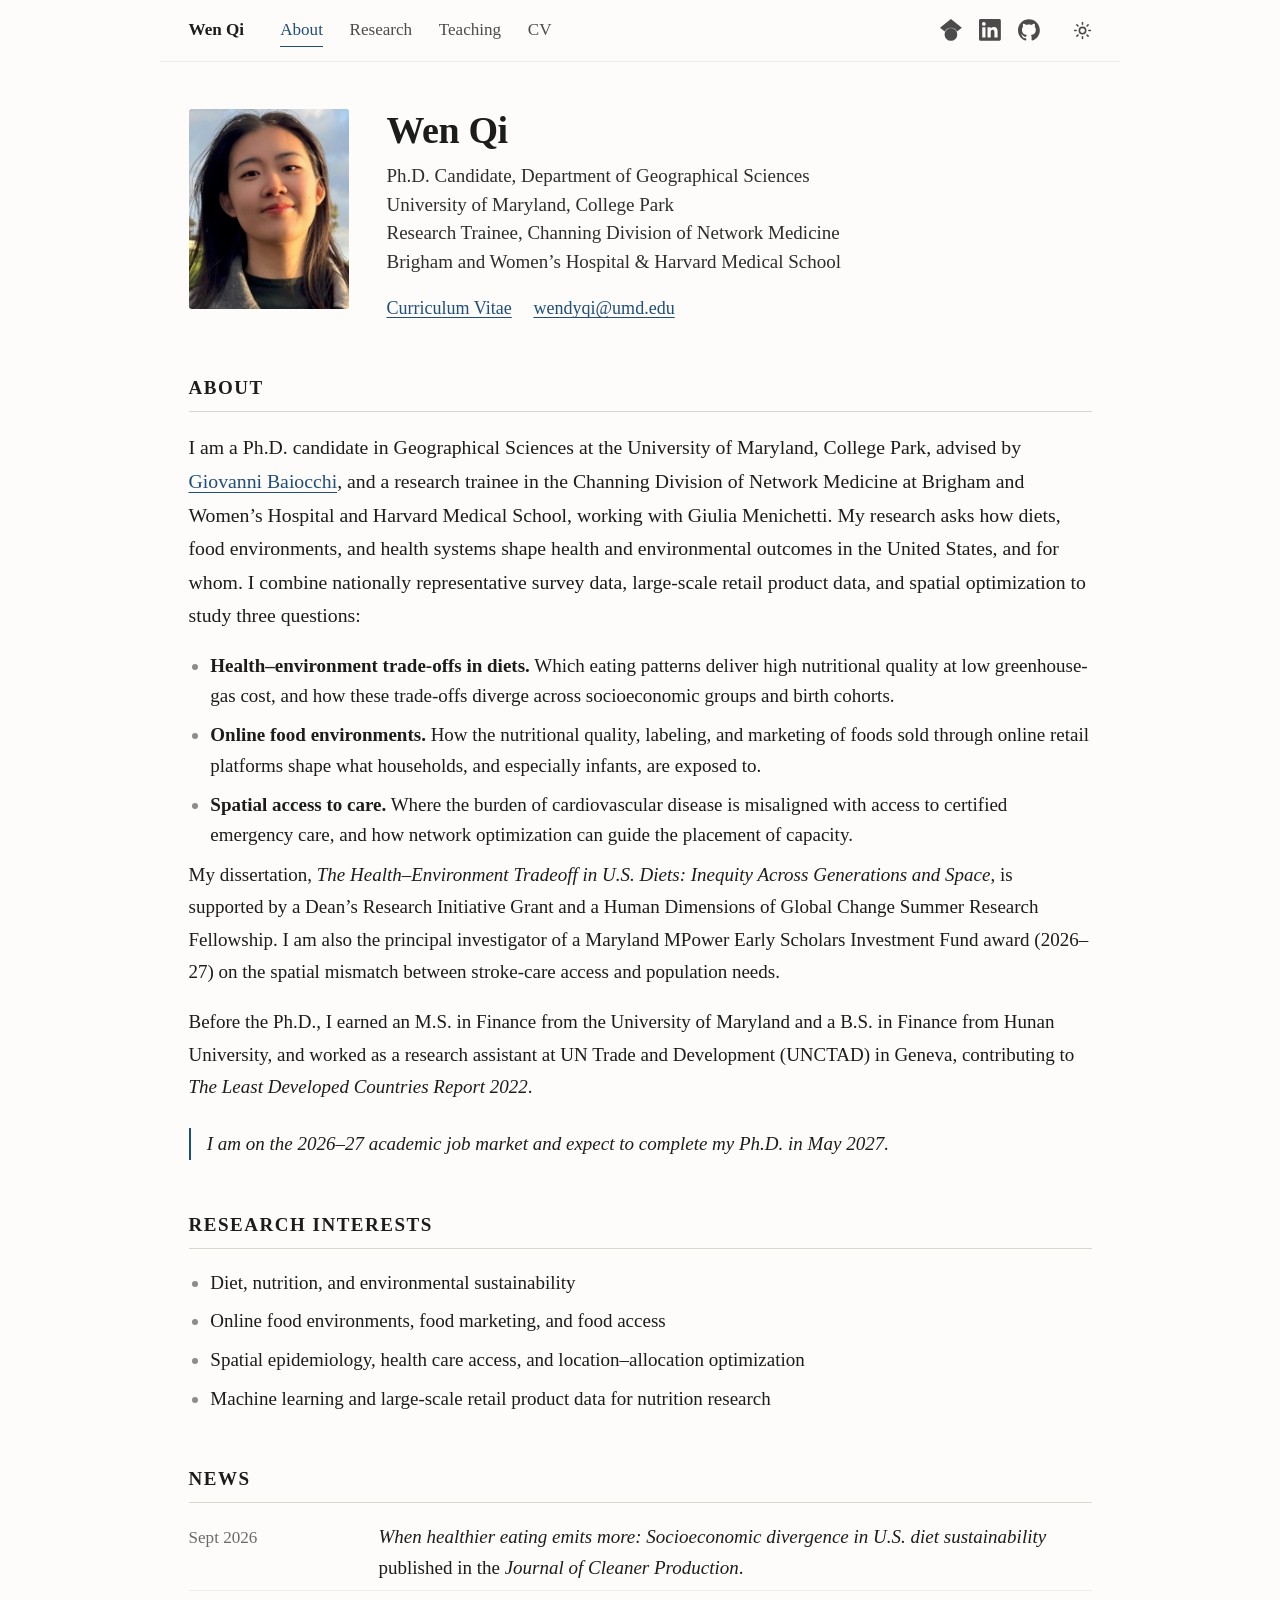
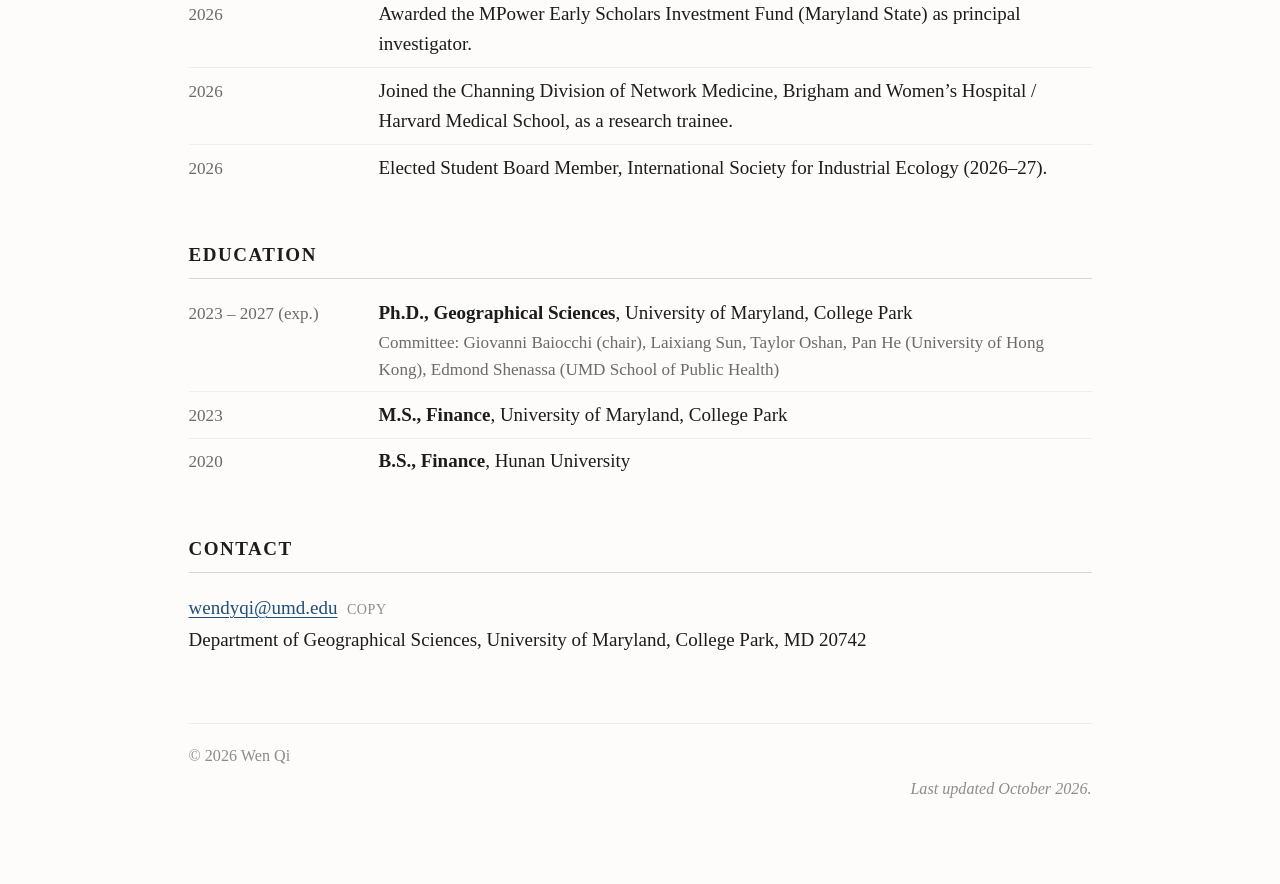
==== index.html @ 65d22a72 "Personal academic website Co-Authored-By: Claude Fable 5.1 <noreply@anthropic.com>" ====
<!DOCTYPE html>
<html lang="en">
<head>
  <meta charset="UTF-8">
  <meta name="viewport" content="width=device-width, initial-scale=1.0">
  <title>Wen Qi — Ph.D. Candidate in Geographical Sciences, University of Maryland</title>
  <meta name="description" content="Wen Qi is a Ph.D. candidate in Geographical Sciences at the University of Maryland and a research trainee at Brigham and Women's Hospital / Harvard Medical School. Research on diet, food environments, health, and spatial access to care. On the 2026–27 academic job market.">
  <meta name="author" content="Wen Qi">
  <meta name="theme-color" content="#fdfcfa">
  <meta property="og:type" content="website">
  <meta property="og:title" content="Wen Qi — Ph.D. Candidate, University of Maryland">
  <meta property="og:description" content="Research on diet, food environments, health, and spatial access to care. On the 2026–27 academic job market.">
  <script type="application/ld+json">
  {
    "@context": "https://schema.org",
    "@type": "Person",
    "name": "Wen Qi",
    "alternateName": "Wendy Qi",
    "jobTitle": "Ph.D. Candidate in Geographical Sciences",
    "email": "wendyqi@umd.edu",
    "affiliation": [
      { "@type": "CollegeOrUniversity", "name": "University of Maryland, College Park" },
      { "@type": "Organization", "name": "Brigham and Women's Hospital / Harvard Medical School" }
    ],
    "alumniOf": [
      { "@type": "CollegeOrUniversity", "name": "University of Maryland, College Park" },
      { "@type": "CollegeOrUniversity", "name": "Hunan University" }
    ],
    "knowsAbout": ["Diet and nutrition", "Sustainable food systems", "Food environments", "Spatial epidemiology", "Health care access", "Optimization", "Machine learning"]
  }
  </script>
  <link rel="stylesheet" href="styles.css">
  <script>
    (function () {
      var e = document.documentElement; e.classList.add('js');
      try { if (localStorage.getItem('theme') === 'dark') e.setAttribute('data-theme', 'dark'); } catch (err) {}
    })();
  </script>
</head>
<body>
<nav class="topnav">
  <div class="topnav-inner">
    <a class="topnav-home" href="./">Wen Qi</a>
    <span class="topnav-links">
      <a href="./" aria-current="page">About</a>
      <a href="research.html">Research</a>
      <a href="teaching.html">Teaching</a>
      <a href="cv.pdf" target="_blank" rel="noopener">CV</a>
    </span>
    <span class="social">
      <!-- 把下面两个 href 换成你的真实链接：Google Scholar 个人主页、LinkedIn 个人主页 -->
      <a href="https://scholar.google.com/citations?user=XXXX" target="_blank" rel="noopener" aria-label="Google Scholar" title="Google Scholar">
        <svg viewBox="0 0 24 24" fill="currentColor" aria-hidden="true"><path d="M5.242 13.769L0 9.5 12 0l12 9.5-5.242 4.269C17.548 11.249 14.978 9.5 12 9.5c-2.977 0-5.548 1.748-6.758 4.269zM12 10a7 7 0 1 0 0 14 7 7 0 0 0 0-14z"/></svg>
      </a>
      <a href="https://www.linkedin.com/in/XXXX" target="_blank" rel="noopener" aria-label="LinkedIn" title="LinkedIn">
        <svg viewBox="0 0 24 24" fill="currentColor" aria-hidden="true"><path d="M20.447 20.452h-3.554v-5.569c0-1.328-.027-3.037-1.852-3.037-1.853 0-2.136 1.445-2.136 2.939v5.667H9.351V9h3.414v1.561h.046c.477-.9 1.637-1.85 3.37-1.85 3.601 0 4.267 2.37 4.267 5.455v6.286zM5.337 7.433c-1.144 0-2.063-.926-2.063-2.065 0-1.138.92-2.063 2.063-2.063 1.14 0 2.064.925 2.064 2.063 0 1.139-.925 2.065-2.064 2.065zm1.782 13.019H3.555V9h3.564v11.452zM22.225 0H1.771C.792 0 0 .774 0 1.729v20.542C0 23.227.792 24 1.771 24h20.451C23.2 24 24 23.227 24 22.271V1.729C24 .774 23.2 0 22.222 0h.003z"/></svg>
      </a>
      <a href="https://github.com/wendyqqqqi" target="_blank" rel="noopener" aria-label="GitHub" title="GitHub">
        <svg viewBox="0 0 24 24" fill="currentColor" aria-hidden="true"><path d="M12 .297c-6.63 0-12 5.373-12 12 0 5.303 3.438 9.8 8.205 11.385.6.113.82-.258.82-.577 0-.285-.01-1.04-.015-2.04-3.338.724-4.042-1.61-4.042-1.61C4.422 18.07 3.633 17.7 3.633 17.7c-1.087-.744.084-.729.084-.729 1.205.084 1.838 1.236 1.838 1.236 1.07 1.835 2.809 1.305 3.495.998.108-.776.417-1.305.76-1.605-2.665-.3-5.466-1.332-5.466-5.93 0-1.31.465-2.38 1.235-3.22-.135-.303-.54-1.523.105-3.176 0 0 1.005-.322 3.3 1.23.96-.267 1.98-.399 3-.405 1.02.006 2.04.138 3 .405 2.28-1.552 3.285-1.23 3.285-1.23.645 1.653.24 2.873.12 3.176.765.84 1.23 1.91 1.23 3.22 0 4.61-2.805 5.625-5.475 5.92.42.36.81 1.096.81 2.22 0 1.606-.015 2.896-.015 3.286 0 .315.21.69.825.57C20.565 22.092 24 17.592 24 12.297c0-6.627-5.373-12-12-12"/></svg>
      </a>
    </span>
    <button id="theme-toggle" class="theme-toggle" type="button" aria-label="Toggle dark mode" title="Light / dark">
      <svg class="ic-sun" viewBox="0 0 24 24" fill="none" stroke="currentColor" stroke-width="2" stroke-linecap="round"><circle cx="12" cy="12" r="4"/><path d="M12 2v2M12 20v2M4.9 4.9l1.4 1.4M17.7 17.7l1.4 1.4M2 12h2M20 12h2M4.9 19.1l1.4-1.4M17.7 6.3l1.4-1.4"/></svg>
      <svg class="ic-moon" viewBox="0 0 24 24" fill="none" stroke="currentColor" stroke-width="2" stroke-linecap="round" stroke-linejoin="round"><path d="M21 12.8A9 9 0 1 1 11.2 3a7 7 0 0 0 9.8 9.8z"/></svg>
    </button>
  </div>
</nav>

<header class="hero">
  <!-- 照片文件：images/Headshot.png（换照片时保持同名即可） -->
  <img class="portrait" src="images/Headshot.png" width="160" height="200" alt="Wen Qi">
  <div class="hero-text">
    <h1>Wen Qi</h1>
    <p class="affil">
      Ph.D. Candidate, Department of Geographical Sciences<br>
      University of Maryland, College Park<br>
      Research Trainee, Channing Division of Network Medicine<br>
      Brigham and Women’s Hospital &amp; Harvard Medical School
    </p>
    <p class="links">
      <a href="cv.pdf" target="_blank" rel="noopener">Curriculum Vitae</a>
      <a href="mailto:wendyqi@umd.edu">wendyqi@umd.edu</a>
    </p>
  </div>
</header>

<main>

<section id="about">
  <h2>About</h2>
  <p class="lead">
    I am a Ph.D. candidate in Geographical Sciences at the University of Maryland, College Park,
    advised by <a href="https://geog.umd.edu/facultyprofile/baiocchi/giovanni" target="_blank" rel="noopener">Giovanni Baiocchi</a>,
    and a research trainee in the Channing Division of Network Medicine at Brigham and Women’s Hospital
    and Harvard Medical School, working with Giulia Menichetti.
    My research asks how diets, food environments, and health systems shape health and environmental
    outcomes in the United States, and for whom. I combine nationally representative survey data,
    large-scale retail product data, and spatial optimization to study three questions:
  </p>
  <ul class="plain">
    <li><strong>Health–environment trade-offs in diets.</strong> Which eating patterns deliver high nutritional quality at low greenhouse-gas cost, and how these trade-offs diverge across socioeconomic groups and birth cohorts.</li>
    <li><strong>Online food environments.</strong> How the nutritional quality, labeling, and marketing of foods sold through online retail platforms shape what households, and especially infants, are exposed to.</li>
    <li><strong>Spatial access to care.</strong> Where the burden of cardiovascular disease is misaligned with access to certified emergency care, and how network optimization can guide the placement of capacity.</li>
  </ul>
  <p>
    My dissertation, <em>The Health–Environment Tradeoff in U.S. Diets: Inequity Across Generations and Space</em>,
    is supported by a Dean’s Research Initiative Grant and a Human Dimensions of Global Change Summer Research Fellowship.
    I am also the principal investigator of a Maryland MPower Early Scholars Investment Fund award (2026–27) on the
    spatial mismatch between stroke-care access and population needs.
  </p>
  <p>
    Before the Ph.D., I earned an M.S. in Finance from the University of Maryland and a B.S. in Finance from Hunan University,
    and worked as a research assistant at UN Trade and Development (UNCTAD) in Geneva, contributing to
    <em>The Least Developed Countries Report 2022</em>.
  </p>
  <p class="market">I am on the 2026–27 academic job market and expect to complete my Ph.D. in May 2027.</p>
</section>

<section id="interests">
  <h2>Research Interests</h2>
  <ul class="plain">
    <li>Diet, nutrition, and environmental sustainability</li>
    <li>Online food environments, food marketing, and food access</li>
    <li>Spatial epidemiology, health care access, and location–allocation optimization</li>
    <li>Machine learning and large-scale retail product data for nutrition research</li>
  </ul>
</section>

<section id="news">
  <h2>News</h2>
  <ul class="rail">
    <li><span class="when">Sept 2026</span><span class="what"><em>When healthier eating emits more: Socioeconomic divergence in U.S. diet sustainability</em> published in the <em>Journal of Cleaner Production</em>.</span></li>
    <li><span class="when">2026</span><span class="what">Awarded the MPower Early Scholars Investment Fund (Maryland State) as principal investigator.</span></li>
    <li><span class="when">2026</span><span class="what">Joined the Channing Division of Network Medicine, Brigham and Women’s Hospital / Harvard Medical School, as a research trainee.</span></li>
    <li><span class="when">2026</span><span class="what">Elected Student Board Member, International Society for Industrial Ecology (2026–27).</span></li>
  </ul>
</section>

<section id="education">
  <h2>Education</h2>
  <ul class="rail">
    <li><span class="when">2023 – 2027 (exp.)</span><span class="what"><strong>Ph.D., Geographical Sciences</strong>, University of Maryland, College Park
      <small>Committee: Giovanni Baiocchi (chair), Laixiang Sun, Taylor Oshan, Pan He (University of Hong Kong), Edmond Shenassa (UMD School of Public Health)</small></span></li>
    <li><span class="when">2023</span><span class="what"><strong>M.S., Finance</strong>, University of Maryland, College Park</span></li>
    <li><span class="when">2020</span><span class="what"><strong>B.S., Finance</strong>, Hunan University</span></li>
  </ul>
</section>

<section id="contact">
  <h2>Contact</h2>
  <p>
    <a href="mailto:wendyqi@umd.edu">wendyqi@umd.edu</a><button type="button" class="copy-btn" data-copy="wendyqi@umd.edu" aria-label="Copy email address">copy</button><br>
    Department of Geographical Sciences, University of Maryland, College Park, MD 20742
  </p>
</section>

</main>

<footer>
  <p>© 2026 Wen Qi</p>
  <p class="updated"><em>Last updated October 2026.</em></p>
</footer>

<script src="script.js" defer></script>
</body>
</html>
---- styles.css ----
/* Wen Qi — personal academic site. Plain HTML + CSS, no build step. */

html { font-size: 19px; -webkit-text-size-adjust: 100%; scroll-behavior: smooth; background: var(--bg); }

/* Light is the default; the toggle writes data-theme="dark" and remembers it. */
:root {
  color-scheme: light;
  --bg: #fdfcfa;
  --fg: #1c1c1c;
  --fg-2: #2e2e2e;
  --fg-3: #4b4b4b;
  --muted: #6a6a6a;
  --faint: #8c8c8c;
  --accent: #1f4e79;
  --accent-hover: #0d2b4d;
  --line: #d9d6d0;
  --line-soft: #e6e3dd;
  --line-faint: #efede8;
  --tag-bg: #eef2f6;
  --nav-bg: rgba(253, 252, 250, 0.94);
}
:root[data-theme="dark"] {
  color-scheme: dark;
  --bg: #15171c;
  --fg: #e6e6e6;
  --fg-2: #d2d4d7;
  --fg-3: #aeb3bb;
  --muted: #9298a2;
  --faint: #767c86;
  --accent: #8fb3e6;
  --accent-hover: #b4cdf2;
  --line: #3a404a;
  --line-soft: #2c313a;
  --line-faint: #23272e;
  --tag-bg: #232933;
  --nav-bg: rgba(21, 23, 28, 0.92);
}

* { box-sizing: border-box; }

body {
  font-family: 'Times New Roman', Times, 'Nimbus Roman', 'Liberation Serif', serif;
  line-height: 1.6;
  color: var(--fg);
  background: var(--bg);
  max-width: 960px;
  margin: 0 auto;
  padding: 0 1.5rem 4rem;
  -webkit-font-smoothing: antialiased;
}

a { color: var(--accent); text-decoration: underline; text-underline-offset: 0.18em; text-decoration-thickness: 0.06em; }
a:hover { color: var(--accent-hover); }
img { max-width: 100%; display: block; }

/* ---------- Top nav ---------- */
.topnav {
  position: sticky; top: 0; z-index: 10;
  background: var(--nav-bg);
  backdrop-filter: saturate(180%) blur(8px);
  -webkit-backdrop-filter: saturate(180%) blur(8px);
  border-bottom: 1px solid var(--line-faint);
  margin: 0 -1.5rem 2.5rem;
  padding: 0.7rem 1.5rem;
}
.topnav-inner { max-width: 960px; margin: 0 auto; display: flex; align-items: center; gap: 1.5rem; font-size: 0.9rem; flex-wrap: wrap; }
.topnav a { color: var(--fg-3); text-decoration: none; padding: 0.15rem 0; border-bottom: 1px solid transparent; transition: color .15s, border-color .15s; }
.topnav a:hover { color: var(--fg); border-bottom-color: var(--fg); }
.topnav a[aria-current="page"] { color: var(--accent); border-bottom-color: var(--accent); }
.topnav-home { font-weight: 600; color: var(--fg) !important; margin-right: 0.4rem; }
.topnav-links { display: flex; align-items: center; gap: 1.4rem; flex-wrap: wrap; }

/* Social icons, top right of the nav */
.social { margin-left: auto; display: inline-flex; align-items: center; gap: 0.9rem; }
.social a { display: inline-flex; color: var(--fg-3); border-bottom: 0 !important; padding: 0; line-height: 0; }
.social a:hover { color: var(--accent); }
.social svg { width: 1.15rem; height: 1.15rem; }

.theme-toggle {
  margin-left: 0.2rem; display: none; align-items: center; gap: 0.4rem;
  background: none; border: 0; padding: 0; cursor: pointer; line-height: 0; color: var(--fg-3);
}
html.js .theme-toggle { display: inline-flex; }
.theme-toggle svg { width: 1rem; height: 1rem; }
.theme-toggle .ic-moon { display: none; }
:root[data-theme="dark"] .theme-toggle .ic-sun { display: none; }
:root[data-theme="dark"] .theme-toggle .ic-moon { display: block; }

/* ---------- Hero ---------- */
.hero { display: flex; gap: 2rem; align-items: flex-start; margin-bottom: 2.5rem; }
.portrait { width: 160px; height: 200px; object-fit: cover; object-position: top center; flex-shrink: 0; border-radius: 3px; background: var(--line-soft); }
.hero-text { min-width: 0; }
.hero h1 { font-size: 2rem; font-weight: 600; margin: 0 0 0.5rem; line-height: 1.15; letter-spacing: -0.01em; }
.hero .affil { margin: 0 0 0.9rem; color: var(--fg-2); line-height: 1.5; }
.hero .links { margin: 0; font-size: 0.95rem; line-height: 1.7; }
.hero .links a { margin-right: 0.9rem; white-space: nowrap; }

/* ---------- Sections ---------- */
main > section { margin-top: 2.6rem; scroll-margin-top: 4.5rem; }
h2 {
  font-size: 1rem; font-weight: 600; text-transform: uppercase; letter-spacing: 0.08em;
  color: var(--fg); margin: 0 0 1rem; padding-bottom: 0.4rem; border-bottom: 1px solid var(--line);
}
h3.sub { font-size: 1.02rem; font-weight: 600; font-style: italic; margin: 1.6rem 0 0.6rem; color: var(--fg-2); }
section p { margin: 0 0 0.95rem; line-height: 1.7; }
section p:last-child { margin-bottom: 0; }
.lead { font-size: 1.04rem; }
.market { margin-top: 1.3rem; font-style: italic; border-left: 2px solid var(--accent); padding-left: 0.85rem; }

.plain { list-style: disc outside; margin: 0; padding-left: 1.15rem; }
.plain li { margin: 0 0 0.45rem; }
.plain li::marker { color: var(--faint); }

/* Date-rail lists (education, news, grants, talks, teaching) */
.rail { list-style: none; margin: 0; padding: 0; }
.rail li { display: grid; grid-template-columns: 9rem 1fr; column-gap: 1rem; padding: 0.4rem 0; border-top: 1px solid var(--line-faint); }
.rail li:first-child { border-top: 0; padding-top: 0; }
.rail .when { color: var(--muted); font-size: 0.9rem; font-variant-numeric: tabular-nums; padding-top: 0.1rem; }
.rail .what { min-width: 0; }
.rail .what small, .rail .what .note { display: block; color: var(--muted); font-size: 0.9rem; }

/* ---------- Papers ---------- */
.papers { list-style: none; padding: 0; margin: 0; }
.paper { padding: 1rem 0; border-top: 1px solid var(--line-faint); }
.paper:first-child { border-top: 0; padding-top: 0.2rem; }
.paper h3 { font-size: 1.06rem; font-weight: 600; line-height: 1.4; margin: 0 0 0.3rem; }
.paper .byline { margin: 0 0 0.2rem; color: var(--fg); font-size: 0.97rem; }
.paper .byline b { font-weight: 600; }
.paper .venue { margin: 0 0 0.35rem; font-size: 0.93rem; color: var(--muted); }
.paper .venue em { color: var(--fg-3); }
.tag { display: inline-block; font-size: 0.74rem; text-transform: uppercase; letter-spacing: 0.07em; font-weight: 600; color: var(--accent); background: var(--tag-bg); padding: 0.12rem 0.5rem; border-radius: 3px; margin-right: 0.4rem; vertical-align: 0.1em; }
.paper .plinks { font-size: 0.9rem; margin: 0; }
.paper .plinks a { margin-right: 0.8rem; }
.paper details { margin: 0.5rem 0 0; }
.paper summary {
  cursor: pointer; display: inline-block; font-size: 0.82rem; text-transform: uppercase; letter-spacing: 0.08em;
  font-weight: 600; color: var(--accent); list-style: none; padding: 0.15rem 0; user-select: none;
}
.paper summary::-webkit-details-marker { display: none; }
.paper summary::before { content: "+"; display: inline-block; width: 1em; color: var(--faint); font-weight: 400; }
.paper details[open] summary::before { content: "\2212"; }
.paper details > p { margin: 0.5rem 0 0; padding-left: 1rem; border-left: 2px solid var(--line-soft); color: var(--fg-2); font-size: 0.95rem; line-height: 1.6; }

/* ---------- Teaching ---------- */
.course { margin: 0 0 1rem; }
.course .code { font-weight: 600; }
.course .terms { color: var(--muted); font-size: 0.92rem; }

/* ---------- Copy button & footer ---------- */
.copy-btn { display: none; font-family: inherit; font-size: 0.74rem; letter-spacing: 0.04em; text-transform: uppercase; color: var(--faint); background: none; border: 0; padding: 0; margin-left: 0.5rem; cursor: pointer; }
html.js .copy-btn { display: inline; }
.copy-btn:hover, .copy-btn.copied { color: var(--accent); }

footer { margin-top: 3.5rem; padding-top: 1rem; border-top: 1px solid var(--line-faint); color: var(--faint); font-size: 0.85rem; }
footer p { margin: 0 0 0.3rem; }
footer .updated { text-align: right; font-style: italic; margin-top: 0.4rem; }

a:focus-visible, button:focus-visible, summary:focus-visible { outline: 2px solid var(--accent); outline-offset: 2px; }

/* ---------- Small screens ---------- */
@media (max-width: 640px) {
  html { font-size: 17px; }
  body { padding: 0 1rem 3rem; }
  .topnav { margin: 0 -1rem 2rem; padding: 0.6rem 1rem; }
  /* Two rows on phones: name + page links, then the icons right-aligned. */
  .topnav-inner { gap: 0.5rem 0.8rem; flex-wrap: wrap; font-size: 0.84rem; }
  .topnav-links { gap: 0.8rem; flex-wrap: nowrap; }
  .topnav-home { margin-right: 0; white-space: nowrap; }
  .social { margin-left: auto; gap: 0.8rem; }
  .social svg { width: 1.05rem; height: 1.05rem; }
  .hero { flex-direction: column; gap: 1.2rem; }
  .portrait { width: 140px; height: 175px; }
  .rail li { grid-template-columns: 1fr; row-gap: 0.1rem; }
}

@media print {
  .topnav, .theme-toggle, .copy-btn { display: none !important; }
  body { max-width: none; }
  a { color: inherit; text-decoration: none; }
}
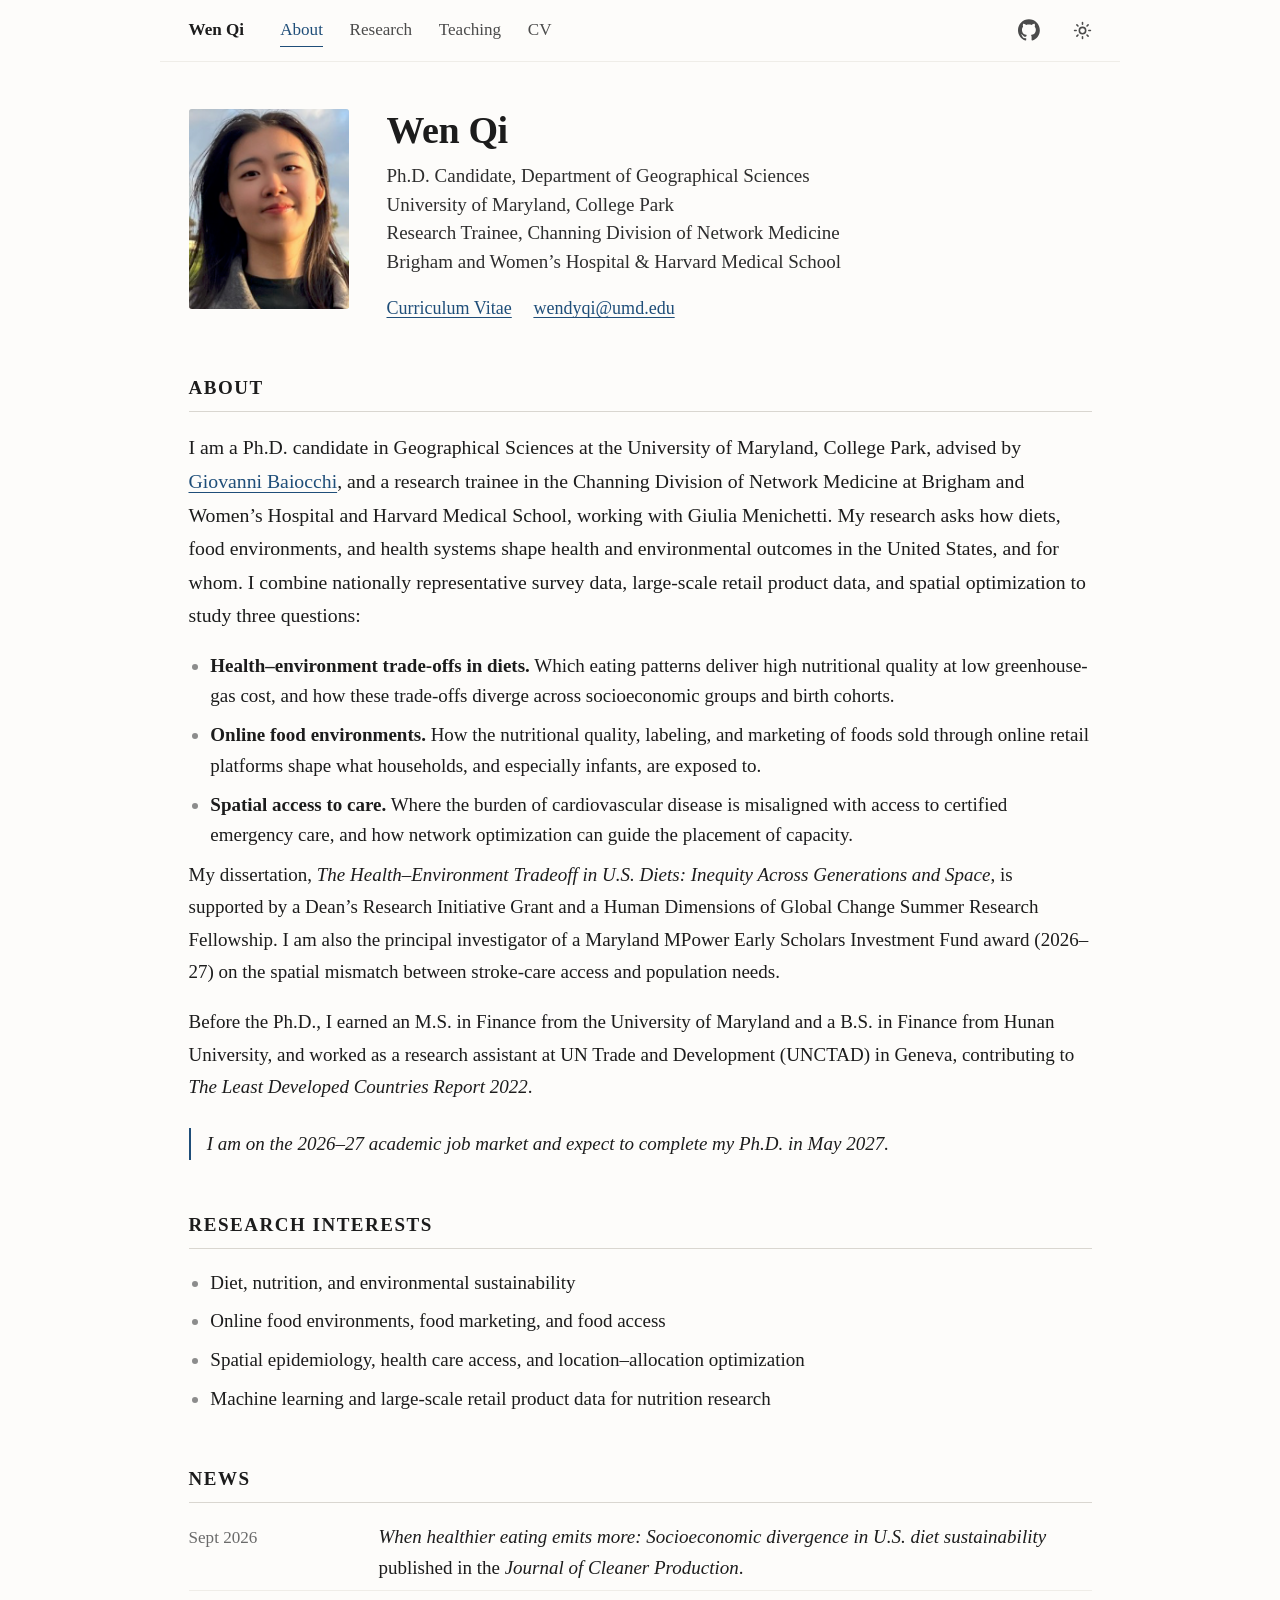
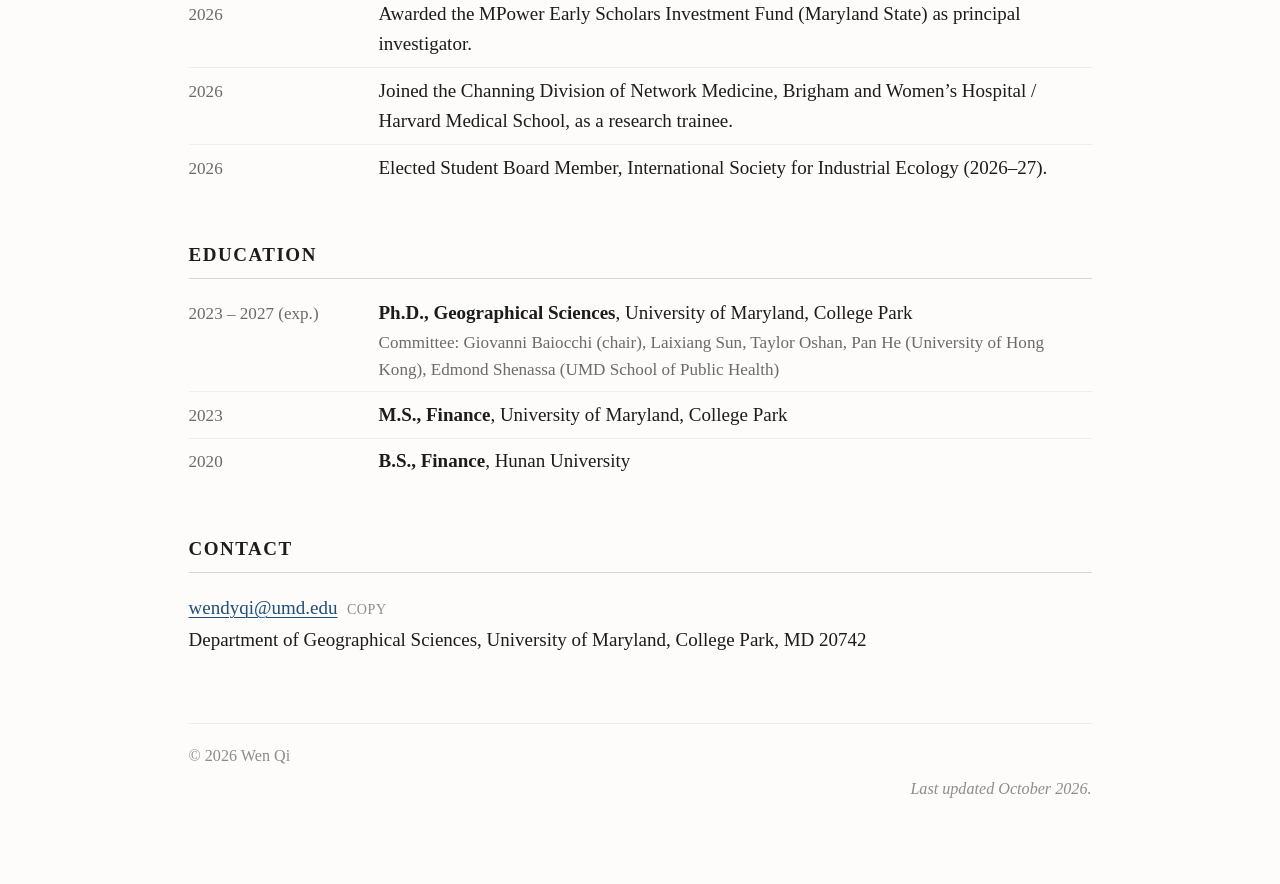
==== commit fd4bfca4: "Hide Scholar and LinkedIn icons until URLs are added Co-Authored-By: Claude Opus 5.5 <noreply@anthro" ====
--- a/index.html
+++ b/index.html
@@ -49,12 +49,14 @@
     </span>
     <span class="social">
       <!-- 把下面两个 href 换成你的真实链接：Google Scholar 个人主页、LinkedIn 个人主页 -->
+      <!-- 待填入真实网址后取消注释：
       <a href="https://scholar.google.com/citations?user=XXXX" target="_blank" rel="noopener" aria-label="Google Scholar" title="Google Scholar">
         <svg viewBox="0 0 24 24" fill="currentColor" aria-hidden="true"><path d="M5.242 13.769L0 9.5 12 0l12 9.5-5.242 4.269C17.548 11.249 14.978 9.5 12 9.5c-2.977 0-5.548 1.748-6.758 4.269zM12 10a7 7 0 1 0 0 14 7 7 0 0 0 0-14z"/></svg>
       </a>
       <a href="https://www.linkedin.com/in/XXXX" target="_blank" rel="noopener" aria-label="LinkedIn" title="LinkedIn">
         <svg viewBox="0 0 24 24" fill="currentColor" aria-hidden="true"><path d="M20.447 20.452h-3.554v-5.569c0-1.328-.027-3.037-1.852-3.037-1.853 0-2.136 1.445-2.136 2.939v5.667H9.351V9h3.414v1.561h.046c.477-.9 1.637-1.85 3.37-1.85 3.601 0 4.267 2.37 4.267 5.455v6.286zM5.337 7.433c-1.144 0-2.063-.926-2.063-2.065 0-1.138.92-2.063 2.063-2.063 1.14 0 2.064.925 2.064 2.063 0 1.139-.925 2.065-2.064 2.065zm1.782 13.019H3.555V9h3.564v11.452zM22.225 0H1.771C.792 0 0 .774 0 1.729v20.542C0 23.227.792 24 1.771 24h20.451C23.2 24 24 23.227 24 22.271V1.729C24 .774 23.2 0 22.222 0h.003z"/></svg>
       </a>
+      -->
       <a href="https://github.com/wendyqqqqi" target="_blank" rel="noopener" aria-label="GitHub" title="GitHub">
         <svg viewBox="0 0 24 24" fill="currentColor" aria-hidden="true"><path d="M12 .297c-6.63 0-12 5.373-12 12 0 5.303 3.438 9.8 8.205 11.385.6.113.82-.258.82-.577 0-.285-.01-1.04-.015-2.04-3.338.724-4.042-1.61-4.042-1.61C4.422 18.07 3.633 17.7 3.633 17.7c-1.087-.744.084-.729.084-.729 1.205.084 1.838 1.236 1.838 1.236 1.07 1.835 2.809 1.305 3.495.998.108-.776.417-1.305.76-1.605-2.665-.3-5.466-1.332-5.466-5.93 0-1.31.465-2.38 1.235-3.22-.135-.303-.54-1.523.105-3.176 0 0 1.005-.322 3.3 1.23.96-.267 1.98-.399 3-.405 1.02.006 2.04.138 3 .405 2.28-1.552 3.285-1.23 3.285-1.23.645 1.653.24 2.873.12 3.176.765.84 1.23 1.91 1.23 3.22 0 4.61-2.805 5.625-5.475 5.92.42.36.81 1.096.81 2.22 0 1.606-.015 2.896-.015 3.286 0 .315.21.69.825.57C20.565 22.092 24 17.592 24 12.297c0-6.627-5.373-12-12-12"/></svg>
       </a>
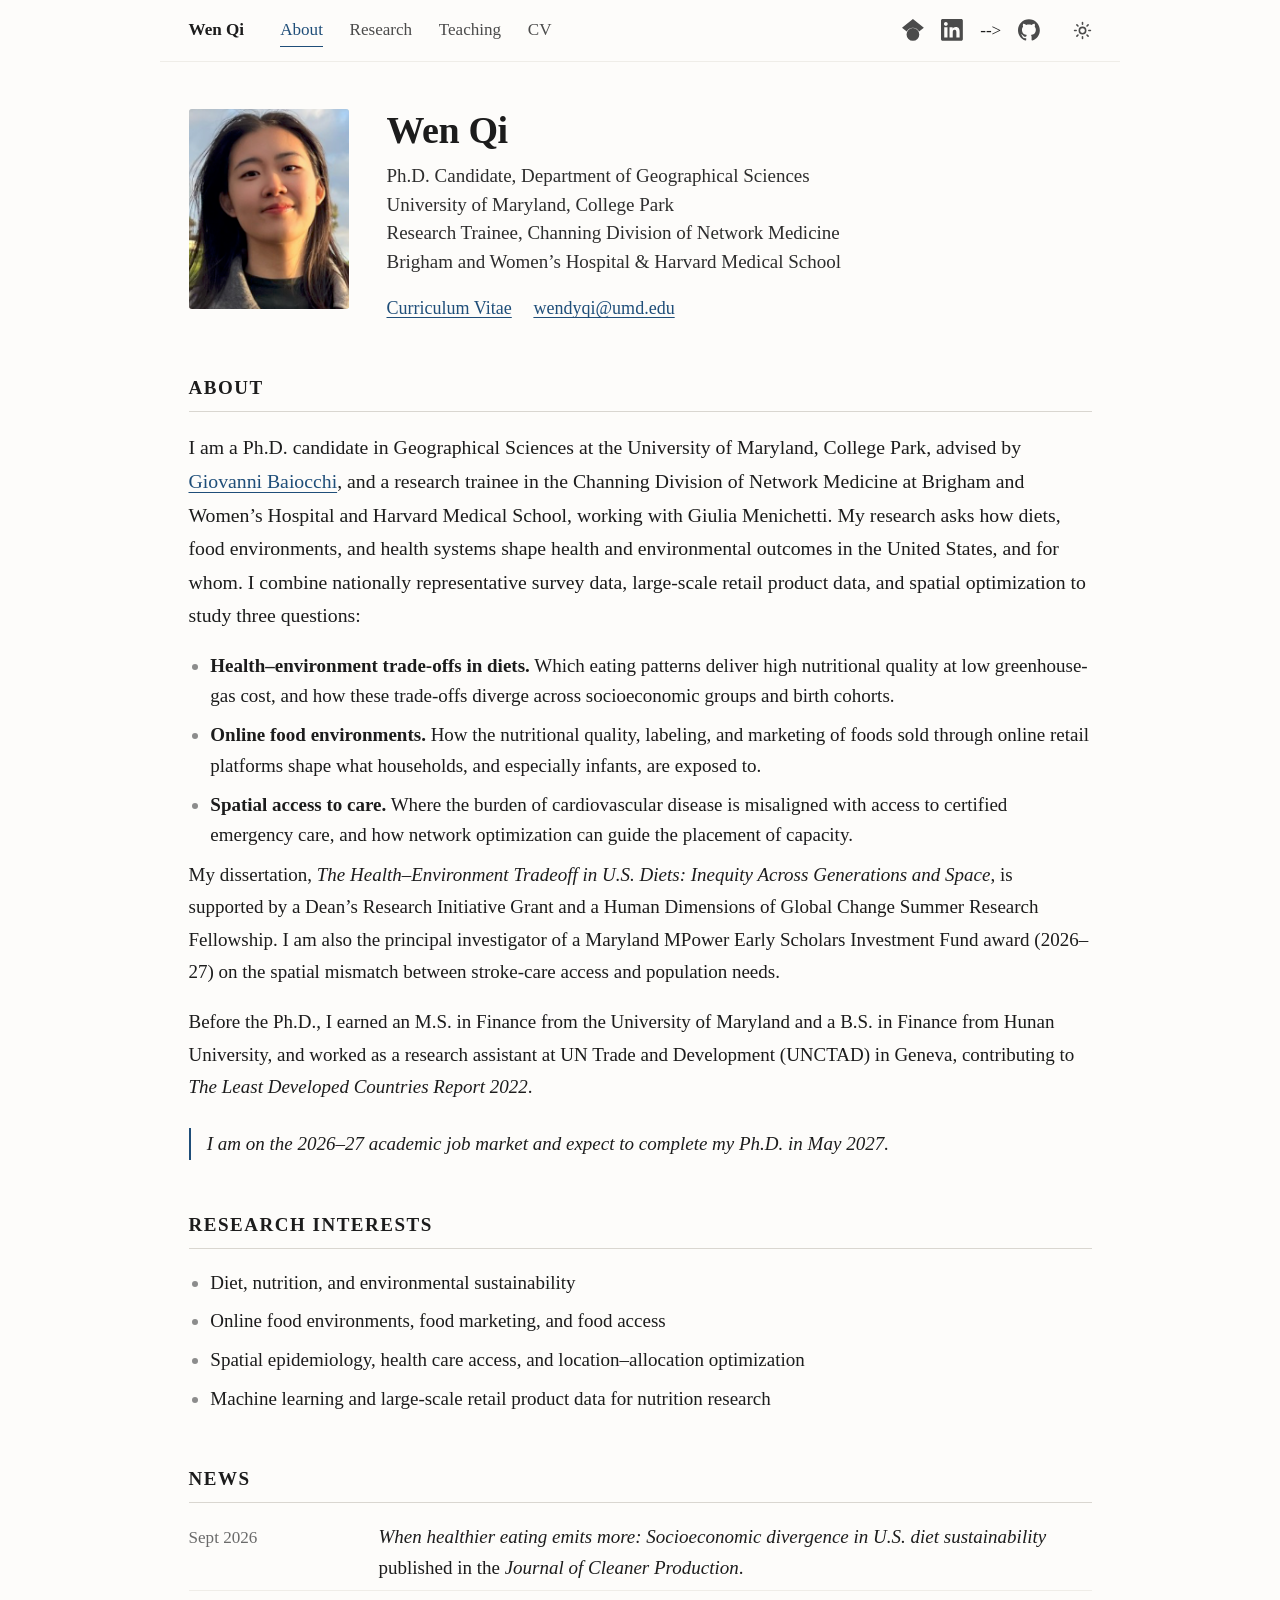
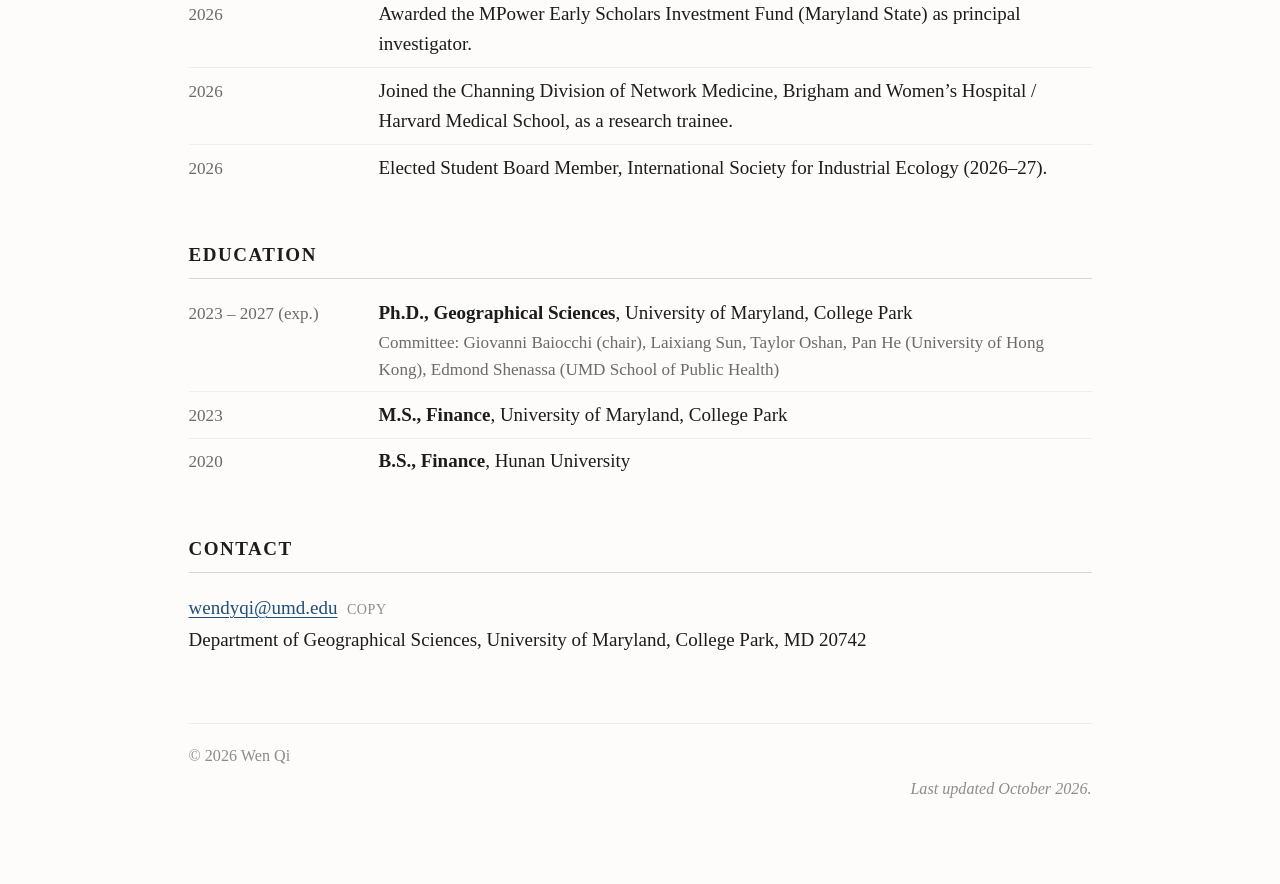
==== commit 2377b6f0: "Update index.html" ====
--- a/index.html
+++ b/index.html
@@ -48,12 +48,10 @@
       <a href="cv.pdf" target="_blank" rel="noopener">CV</a>
     </span>
     <span class="social">
-      <!-- 把下面两个 href 换成你的真实链接：Google Scholar 个人主页、LinkedIn 个人主页 -->
-      <!-- 待填入真实网址后取消注释：
-      <a href="https://scholar.google.com/citations?user=XXXX" target="_blank" rel="noopener" aria-label="Google Scholar" title="Google Scholar">
+      <a href="https://scholar.google.com/citations?user=WPGppOMAAAAJ&hl=en" target="_blank" rel="noopener" aria-label="Google Scholar" title="Google Scholar">
         <svg viewBox="0 0 24 24" fill="currentColor" aria-hidden="true"><path d="M5.242 13.769L0 9.5 12 0l12 9.5-5.242 4.269C17.548 11.249 14.978 9.5 12 9.5c-2.977 0-5.548 1.748-6.758 4.269zM12 10a7 7 0 1 0 0 14 7 7 0 0 0 0-14z"/></svg>
       </a>
-      <a href="https://www.linkedin.com/in/XXXX" target="_blank" rel="noopener" aria-label="LinkedIn" title="LinkedIn">
+      <a href="www.linkedin.com/in/wenqi-codingefficient" target="_blank" rel="noopener" aria-label="LinkedIn" title="LinkedIn">
         <svg viewBox="0 0 24 24" fill="currentColor" aria-hidden="true"><path d="M20.447 20.452h-3.554v-5.569c0-1.328-.027-3.037-1.852-3.037-1.853 0-2.136 1.445-2.136 2.939v5.667H9.351V9h3.414v1.561h.046c.477-.9 1.637-1.85 3.37-1.85 3.601 0 4.267 2.37 4.267 5.455v6.286zM5.337 7.433c-1.144 0-2.063-.926-2.063-2.065 0-1.138.92-2.063 2.063-2.063 1.14 0 2.064.925 2.064 2.063 0 1.139-.925 2.065-2.064 2.065zm1.782 13.019H3.555V9h3.564v11.452zM22.225 0H1.771C.792 0 0 .774 0 1.729v20.542C0 23.227.792 24 1.771 24h20.451C23.2 24 24 23.227 24 22.271V1.729C24 .774 23.2 0 22.222 0h.003z"/></svg>
       </a>
       -->
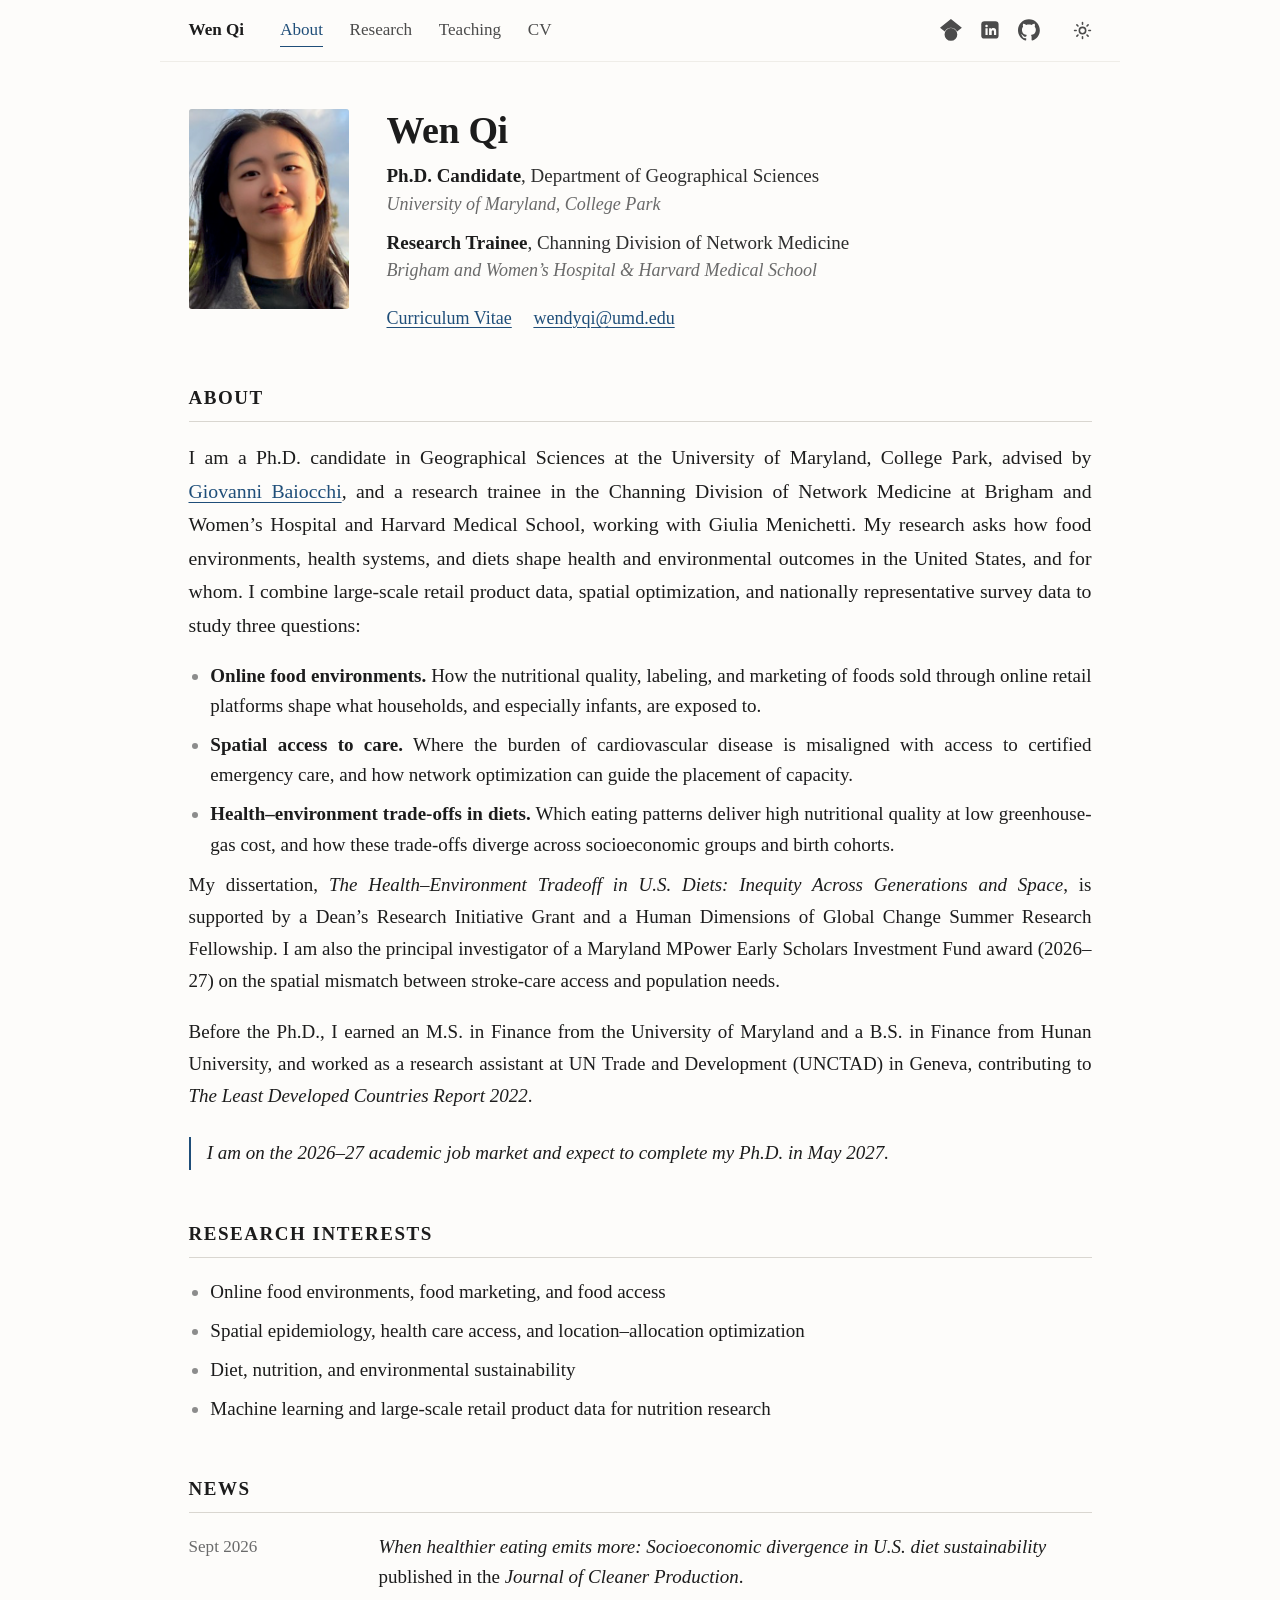
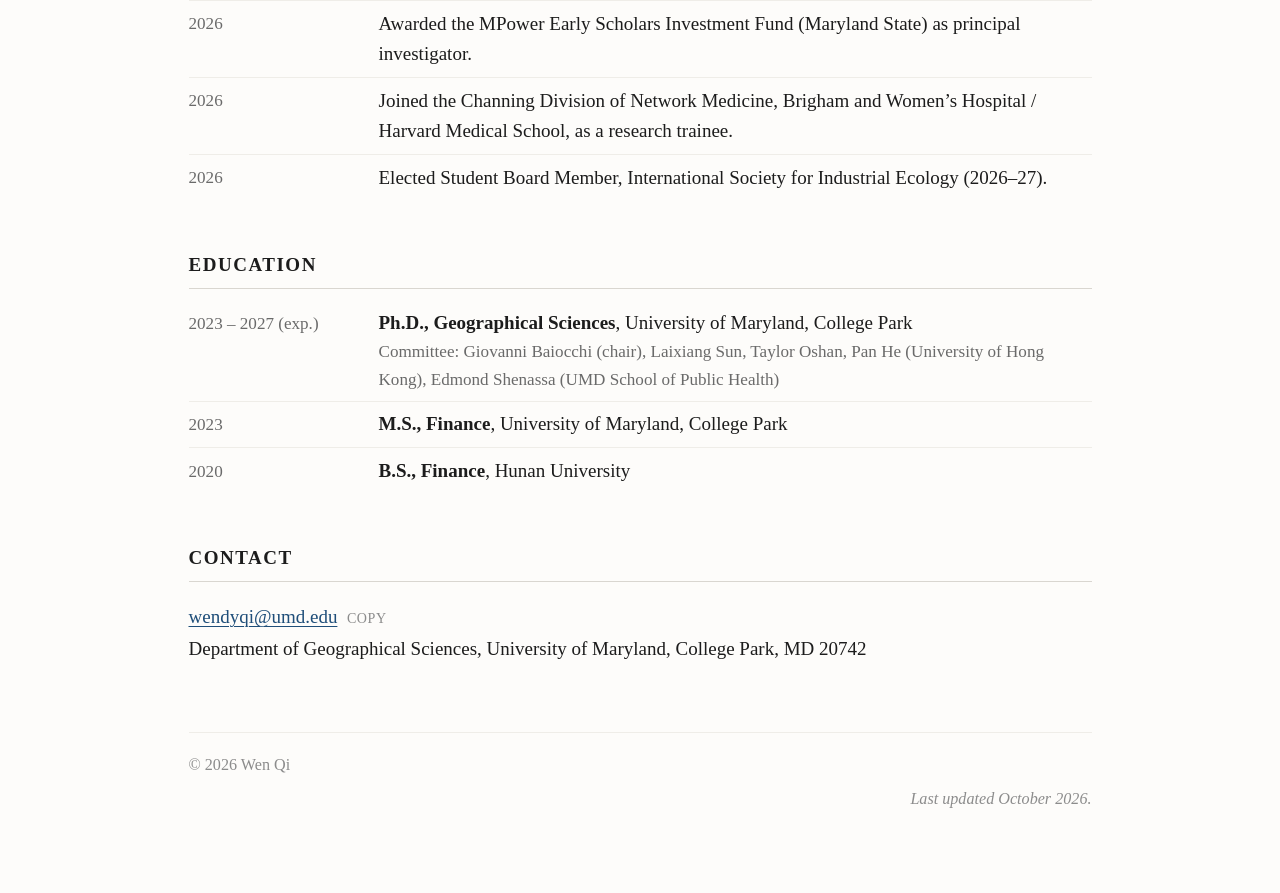
==== commit 9705286d: "Justify paragraphs, fix nav icons, reorder research streams, restyle title block, drop page footers " ====
--- a/index.html
+++ b/index.html
@@ -4,12 +4,12 @@
   <meta charset="UTF-8">
   <meta name="viewport" content="width=device-width, initial-scale=1.0">
   <title>Wen Qi — Ph.D. Candidate in Geographical Sciences, University of Maryland</title>
-  <meta name="description" content="Wen Qi is a Ph.D. candidate in Geographical Sciences at the University of Maryland and a research trainee at Brigham and Women's Hospital / Harvard Medical School. Research on diet, food environments, health, and spatial access to care. On the 2026–27 academic job market.">
+  <meta name="description" content="Wen Qi is a Ph.D. candidate in Geographical Sciences at the University of Maryland and a research trainee at Brigham and Women's Hospital / Harvard Medical School. Research on online food environments, spatial access to care, and the health and environmental impacts of diets. On the 2026–27 academic job market.">
   <meta name="author" content="Wen Qi">
   <meta name="theme-color" content="#fdfcfa">
   <meta property="og:type" content="website">
   <meta property="og:title" content="Wen Qi — Ph.D. Candidate, University of Maryland">
-  <meta property="og:description" content="Research on diet, food environments, health, and spatial access to care. On the 2026–27 academic job market.">
+  <meta property="og:description" content="Research on online food environments, spatial access to care, and the health and environmental impacts of diets. On the 2026–27 academic job market.">
   <script type="application/ld+json">
   {
     "@context": "https://schema.org",
@@ -48,13 +48,12 @@
       <a href="cv.pdf" target="_blank" rel="noopener">CV</a>
     </span>
     <span class="social">
-      <a href="https://scholar.google.com/citations?user=WPGppOMAAAAJ&hl=en" target="_blank" rel="noopener" aria-label="Google Scholar" title="Google Scholar">
+      <a href="https://scholar.google.com/citations?user=WPGppOMAAAAJ&amp;hl=en" target="_blank" rel="noopener" aria-label="Google Scholar" title="Google Scholar">
         <svg viewBox="0 0 24 24" fill="currentColor" aria-hidden="true"><path d="M5.242 13.769L0 9.5 12 0l12 9.5-5.242 4.269C17.548 11.249 14.978 9.5 12 9.5c-2.977 0-5.548 1.748-6.758 4.269zM12 10a7 7 0 1 0 0 14 7 7 0 0 0 0-14z"/></svg>
       </a>
-      <a href="www.linkedin.com/in/wenqi-codingefficient" target="_blank" rel="noopener" aria-label="LinkedIn" title="LinkedIn">
-        <svg viewBox="0 0 24 24" fill="currentColor" aria-hidden="true"><path d="M20.447 20.452h-3.554v-5.569c0-1.328-.027-3.037-1.852-3.037-1.853 0-2.136 1.445-2.136 2.939v5.667H9.351V9h3.414v1.561h.046c.477-.9 1.637-1.85 3.37-1.85 3.601 0 4.267 2.37 4.267 5.455v6.286zM5.337 7.433c-1.144 0-2.063-.926-2.063-2.065 0-1.138.92-2.063 2.063-2.063 1.14 0 2.064.925 2.064 2.063 0 1.139-.925 2.065-2.064 2.065zm1.782 13.019H3.555V9h3.564v11.452zM22.225 0H1.771C.792 0 0 .774 0 1.729v20.542C0 23.227.792 24 1.771 24h20.451C23.2 24 24 23.227 24 22.271V1.729C24 .774 23.2 0 22.222 0h.003z"/></svg>
+      <a href="https://www.linkedin.com/in/wenqi-codingefficient" target="_blank" rel="noopener" aria-label="LinkedIn" title="LinkedIn">
+        <svg viewBox="0 0 24 24" aria-hidden="true"><rect x="2.5" y="2.5" width="19" height="19" rx="3.5" fill="currentColor"/><path fill="var(--bg)" d="M7.1 10.1h2.4v7.4H7.1zM8.3 6.4a1.4 1.4 0 1 1 0 2.8 1.4 1.4 0 0 1 0-2.8zM11.1 10.1h2.3v1c.35-.63 1.17-1.25 2.4-1.25 2.55 0 3.05 1.65 3.05 3.8v3.85h-2.4v-3.4c0-.82-.02-1.86-1.15-1.86-1.15 0-1.33.89-1.33 1.8v3.46h-2.87z"/></svg>
       </a>
-      -->
       <a href="https://github.com/wendyqqqqi" target="_blank" rel="noopener" aria-label="GitHub" title="GitHub">
         <svg viewBox="0 0 24 24" fill="currentColor" aria-hidden="true"><path d="M12 .297c-6.63 0-12 5.373-12 12 0 5.303 3.438 9.8 8.205 11.385.6.113.82-.258.82-.577 0-.285-.01-1.04-.015-2.04-3.338.724-4.042-1.61-4.042-1.61C4.422 18.07 3.633 17.7 3.633 17.7c-1.087-.744.084-.729.084-.729 1.205.084 1.838 1.236 1.838 1.236 1.07 1.835 2.809 1.305 3.495.998.108-.776.417-1.305.76-1.605-2.665-.3-5.466-1.332-5.466-5.93 0-1.31.465-2.38 1.235-3.22-.135-.303-.54-1.523.105-3.176 0 0 1.005-.322 3.3 1.23.96-.267 1.98-.399 3-.405 1.02.006 2.04.138 3 .405 2.28-1.552 3.285-1.23 3.285-1.23.645 1.653.24 2.873.12 3.176.765.84 1.23 1.91 1.23 3.22 0 4.61-2.805 5.625-5.475 5.92.42.36.81 1.096.81 2.22 0 1.606-.015 2.896-.015 3.286 0 .315.21.69.825.57C20.565 22.092 24 17.592 24 12.297c0-6.627-5.373-12-12-12"/></svg>
       </a>
@@ -71,12 +70,12 @@
   <img class="portrait" src="images/Headshot.png" width="160" height="200" alt="Wen Qi">
   <div class="hero-text">
     <h1>Wen Qi</h1>
-    <p class="affil">
-      Ph.D. Candidate, Department of Geographical Sciences<br>
-      University of Maryland, College Park<br>
-      Research Trainee, Channing Division of Network Medicine<br>
-      Brigham and Women’s Hospital &amp; Harvard Medical School
-    </p>
+    <div class="affil">
+      <p><span class="role">Ph.D. Candidate</span>, Department of Geographical Sciences<br>
+      <span class="inst">University of Maryland, College Park</span></p>
+      <p><span class="role">Research Trainee</span>, Channing Division of Network Medicine<br>
+      <span class="inst">Brigham and Women’s Hospital &amp; Harvard Medical School</span></p>
+    </div>
     <p class="links">
       <a href="cv.pdf" target="_blank" rel="noopener">Curriculum Vitae</a>
       <a href="mailto:wendyqi@umd.edu">wendyqi@umd.edu</a>
@@ -93,14 +92,14 @@
     advised by <a href="https://geog.umd.edu/facultyprofile/baiocchi/giovanni" target="_blank" rel="noopener">Giovanni Baiocchi</a>,
     and a research trainee in the Channing Division of Network Medicine at Brigham and Women’s Hospital
     and Harvard Medical School, working with Giulia Menichetti.
-    My research asks how diets, food environments, and health systems shape health and environmental
-    outcomes in the United States, and for whom. I combine nationally representative survey data,
-    large-scale retail product data, and spatial optimization to study three questions:
+    My research asks how food environments, health systems, and diets shape health and environmental
+    outcomes in the United States, and for whom. I combine large-scale retail product data, spatial
+    optimization, and nationally representative survey data to study three questions:
   </p>
   <ul class="plain">
-    <li><strong>Health–environment trade-offs in diets.</strong> Which eating patterns deliver high nutritional quality at low greenhouse-gas cost, and how these trade-offs diverge across socioeconomic groups and birth cohorts.</li>
     <li><strong>Online food environments.</strong> How the nutritional quality, labeling, and marketing of foods sold through online retail platforms shape what households, and especially infants, are exposed to.</li>
     <li><strong>Spatial access to care.</strong> Where the burden of cardiovascular disease is misaligned with access to certified emergency care, and how network optimization can guide the placement of capacity.</li>
+    <li><strong>Health–environment trade-offs in diets.</strong> Which eating patterns deliver high nutritional quality at low greenhouse-gas cost, and how these trade-offs diverge across socioeconomic groups and birth cohorts.</li>
   </ul>
   <p>
     My dissertation, <em>The Health–Environment Tradeoff in U.S. Diets: Inequity Across Generations and Space</em>,
@@ -119,9 +118,9 @@
 <section id="interests">
   <h2>Research Interests</h2>
   <ul class="plain">
-    <li>Diet, nutrition, and environmental sustainability</li>
     <li>Online food environments, food marketing, and food access</li>
     <li>Spatial epidemiology, health care access, and location–allocation optimization</li>
+    <li>Diet, nutrition, and environmental sustainability</li>
     <li>Machine learning and large-scale retail product data for nutrition research</li>
   </ul>
 </section>
--- a/styles.css
+++ b/styles.css
@@ -91,7 +91,11 @@
 .portrait { width: 160px; height: 200px; object-fit: cover; object-position: top center; flex-shrink: 0; border-radius: 3px; background: var(--line-soft); }
 .hero-text { min-width: 0; }
 .hero h1 { font-size: 2rem; font-weight: 600; margin: 0 0 0.5rem; line-height: 1.15; letter-spacing: -0.01em; }
-.hero .affil { margin: 0 0 0.9rem; color: var(--fg-2); line-height: 1.5; }
+.hero .affil { margin: 0 0 1rem; }
+.hero .affil p { margin: 0 0 0.6rem; color: var(--fg-2); line-height: 1.45; }
+.hero .affil p:last-child { margin-bottom: 0; }
+.hero .affil .role { font-weight: 600; color: var(--fg); }
+.hero .affil .inst { font-style: italic; color: var(--muted); font-size: 0.95rem; }
 .hero .links { margin: 0; font-size: 0.95rem; line-height: 1.7; }
 .hero .links a { margin-right: 0.9rem; white-space: nowrap; }
 
@@ -103,6 +107,8 @@
 }
 h3.sub { font-size: 1.02rem; font-weight: 600; font-style: italic; margin: 1.6rem 0 0.6rem; color: var(--fg-2); }
 section p { margin: 0 0 0.95rem; line-height: 1.7; }
+/* Justified paragraphs everywhere */
+section p, .plain li, .paper details > p { text-align: justify; hyphens: auto; -webkit-hyphens: auto; }
 section p:last-child { margin-bottom: 0; }
 .lead { font-size: 1.04rem; }
 .market { margin-top: 1.3rem; font-style: italic; border-left: 2px solid var(--accent); padding-left: 0.85rem; }
